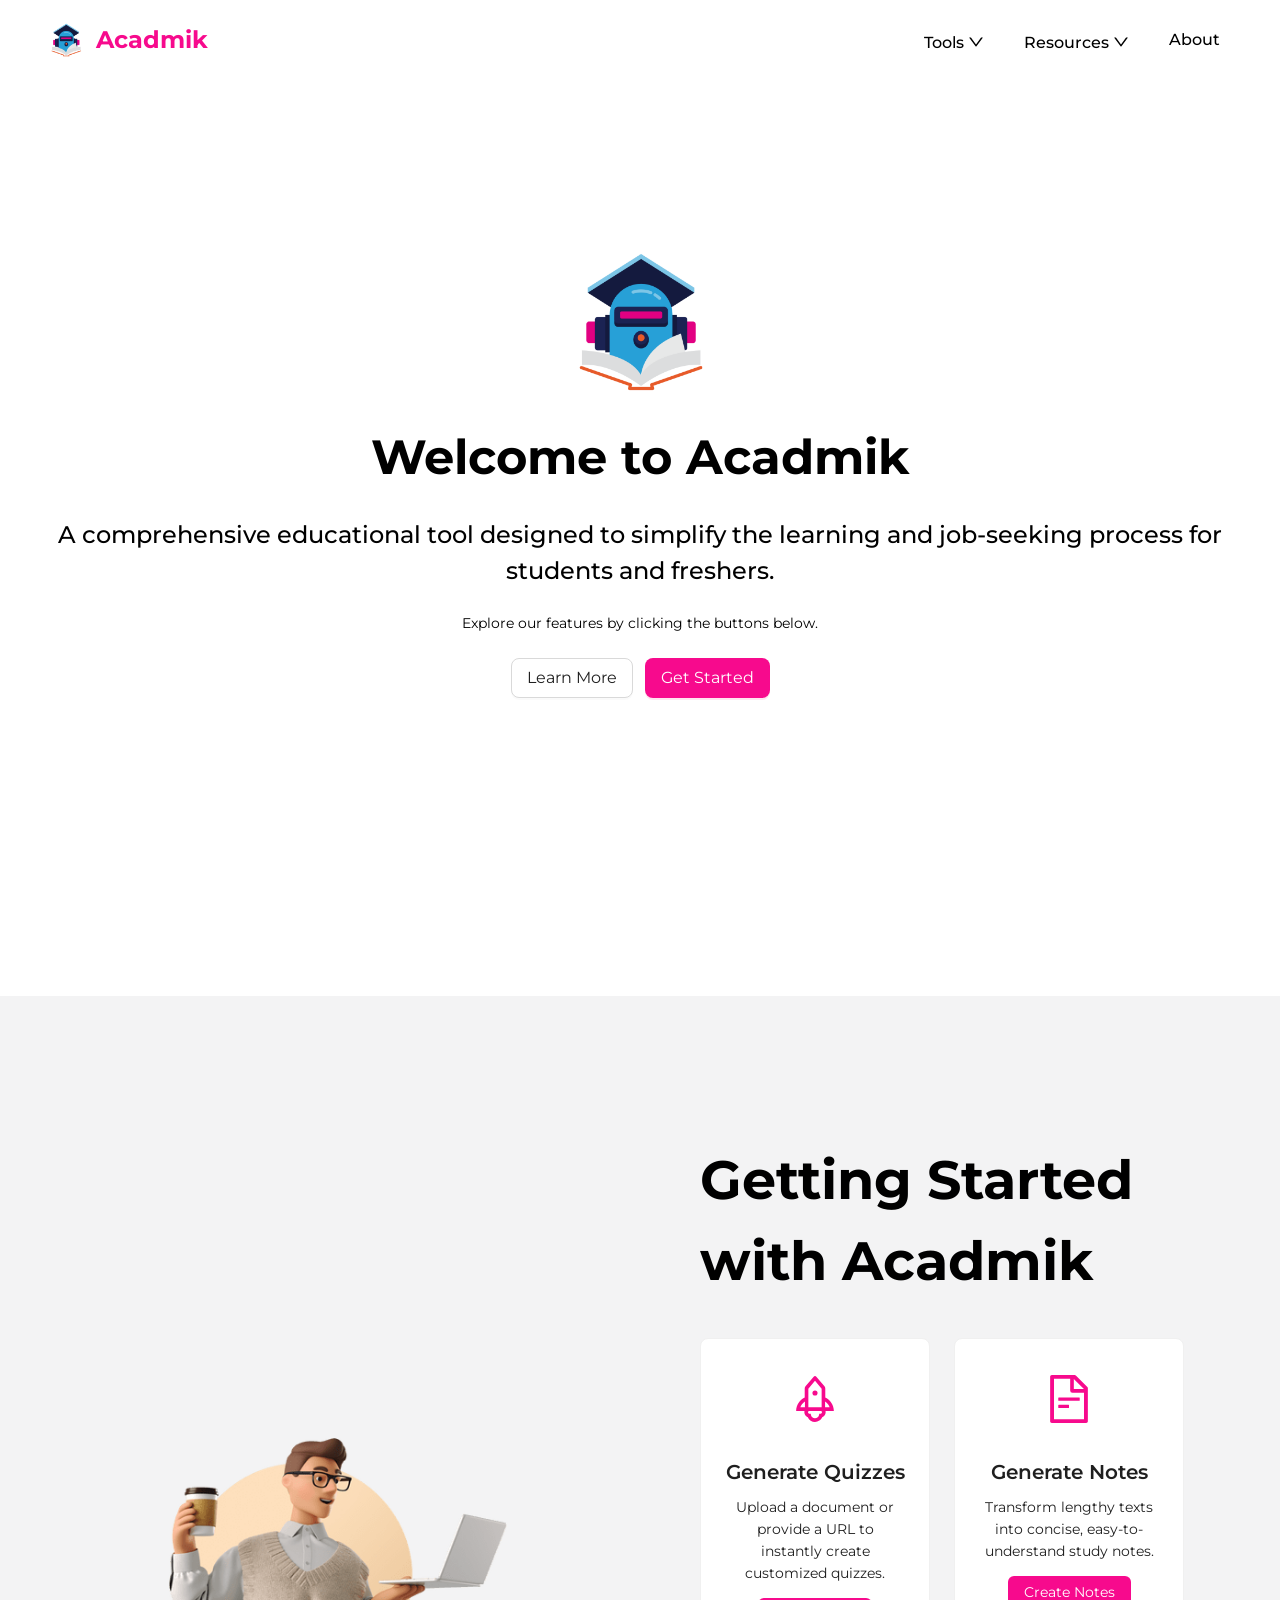
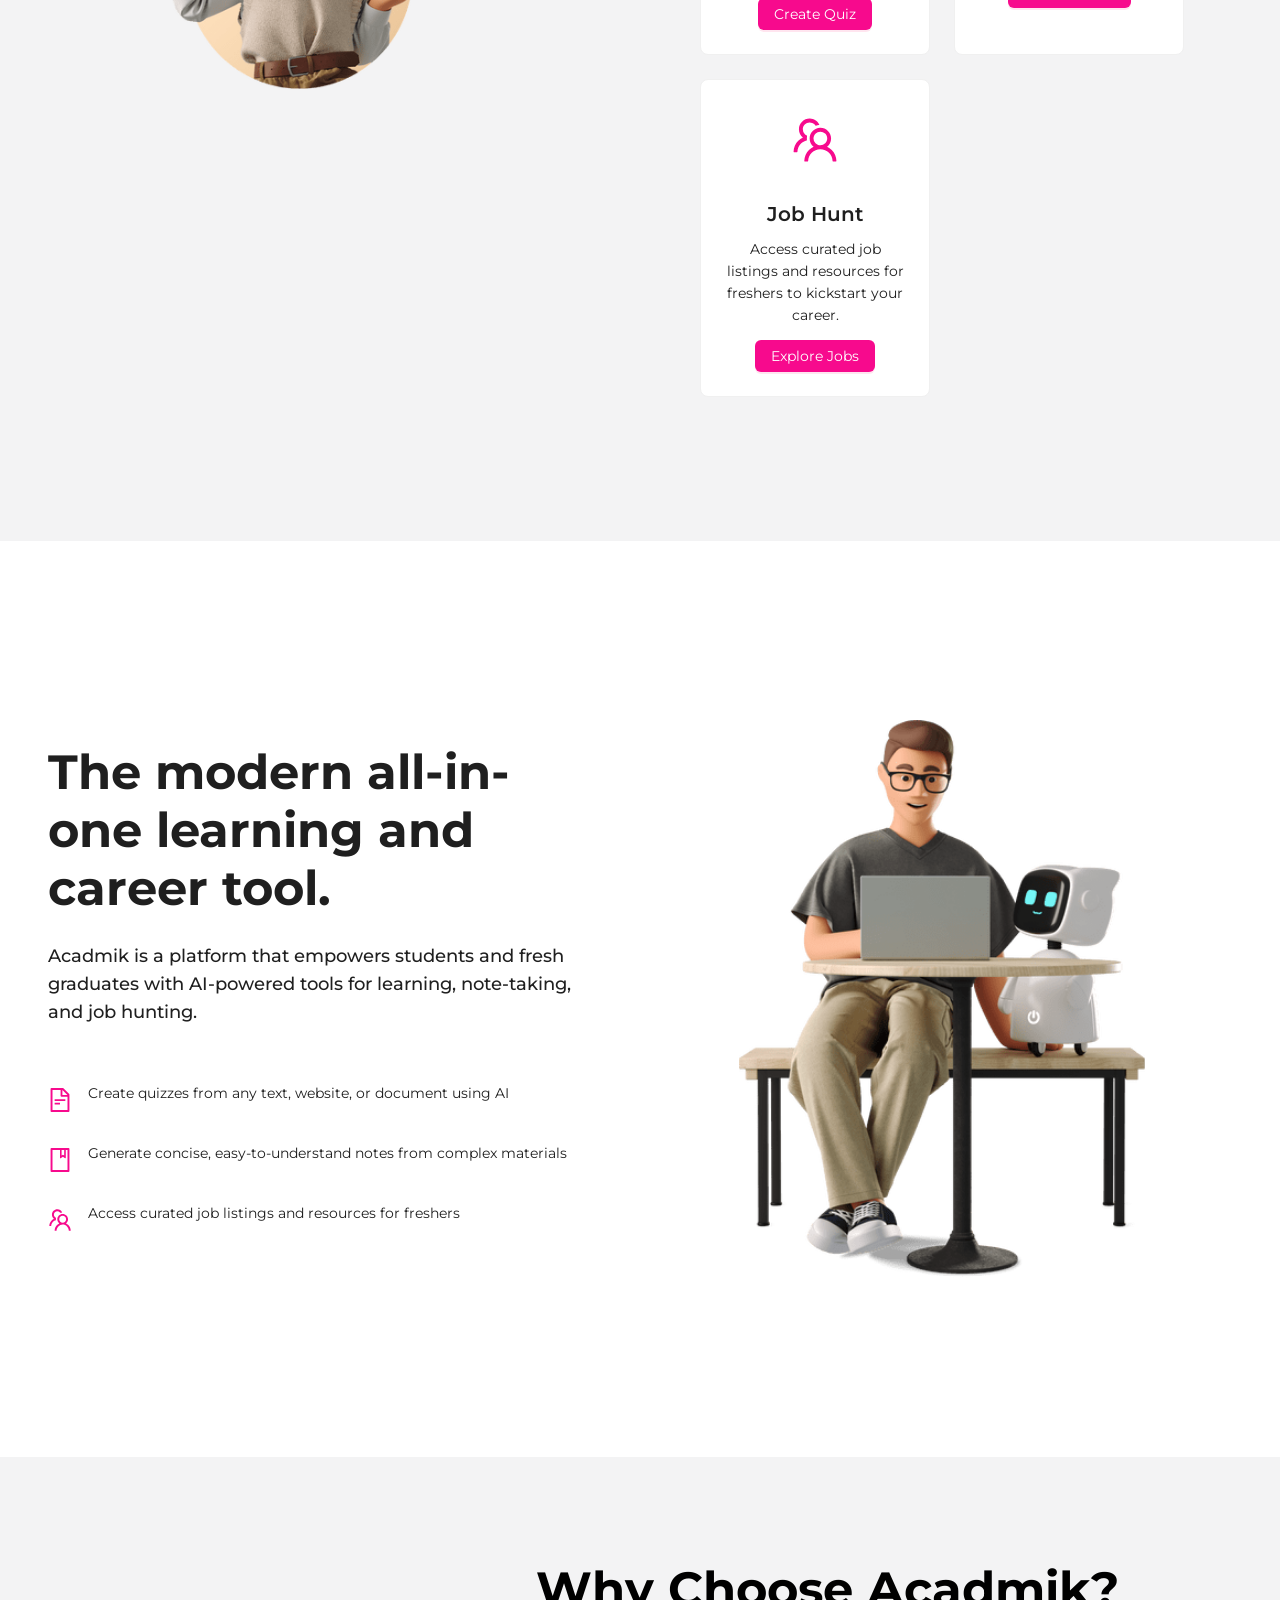
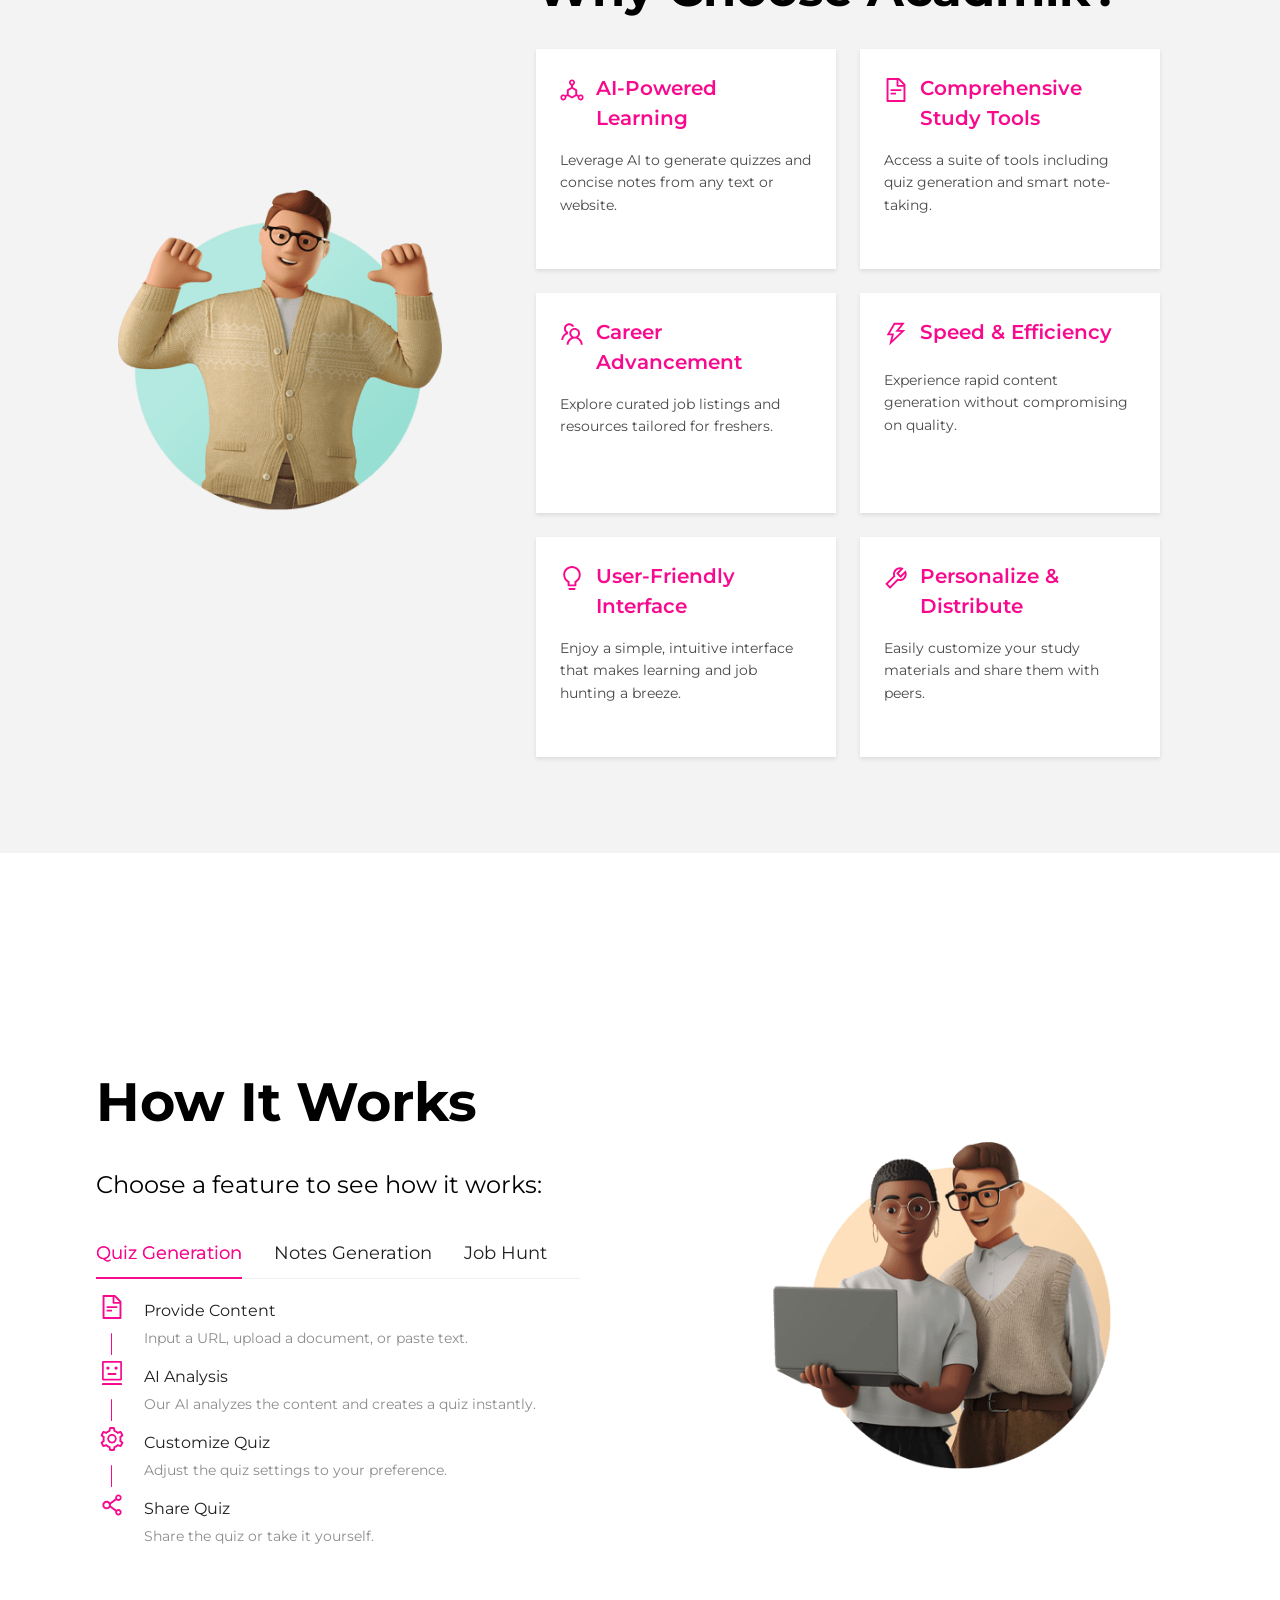
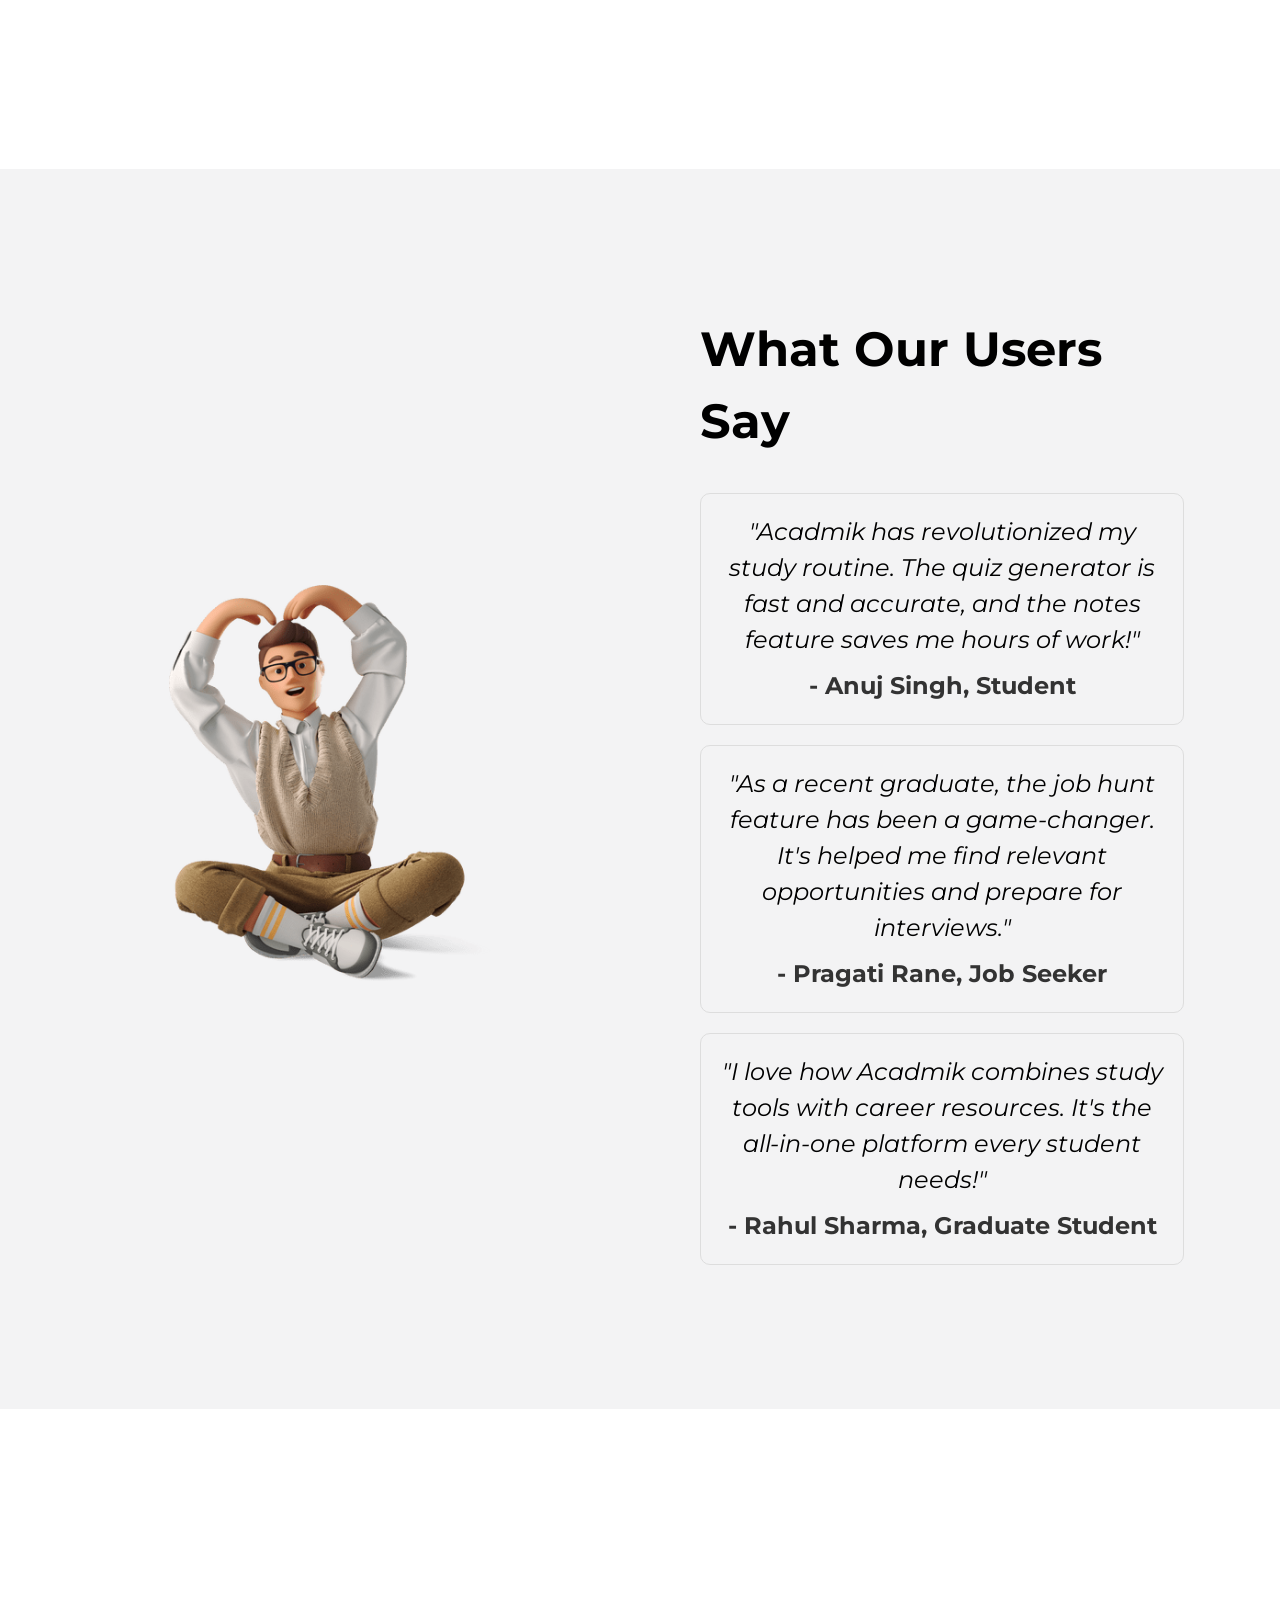
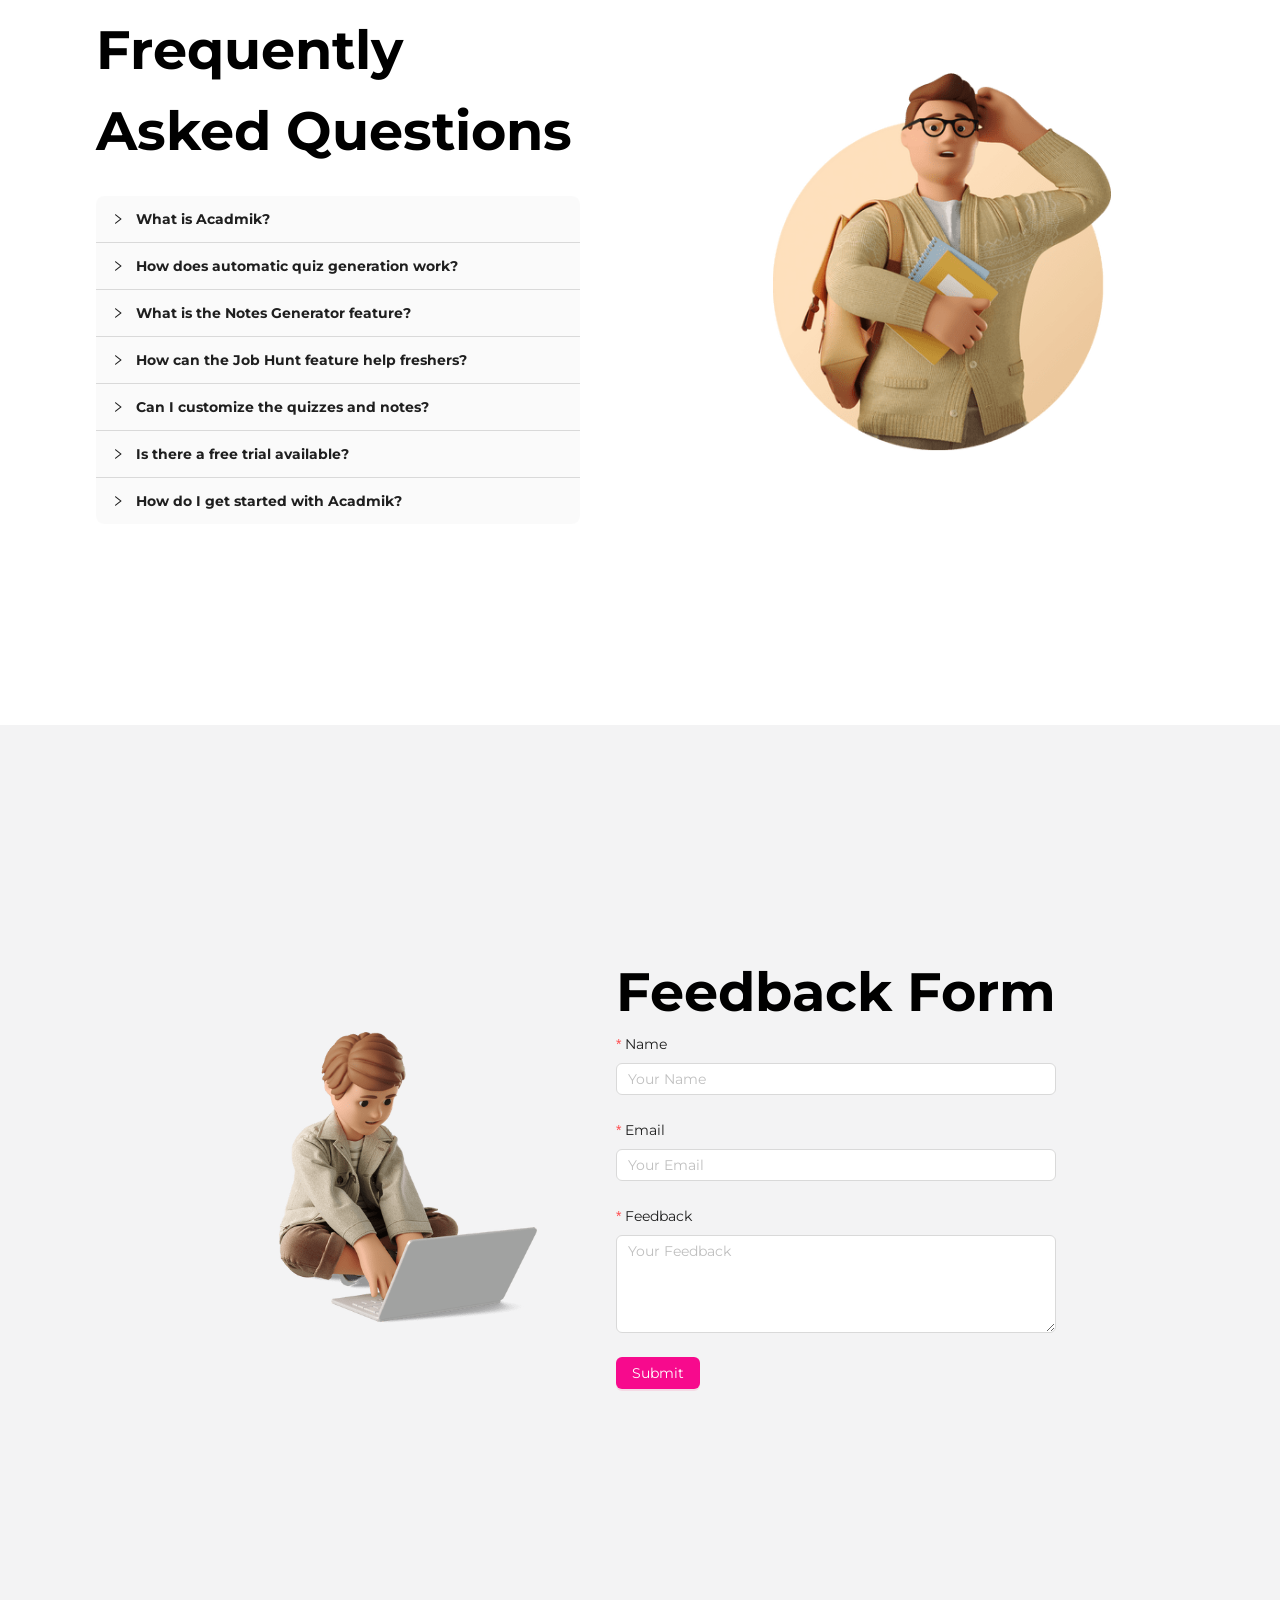
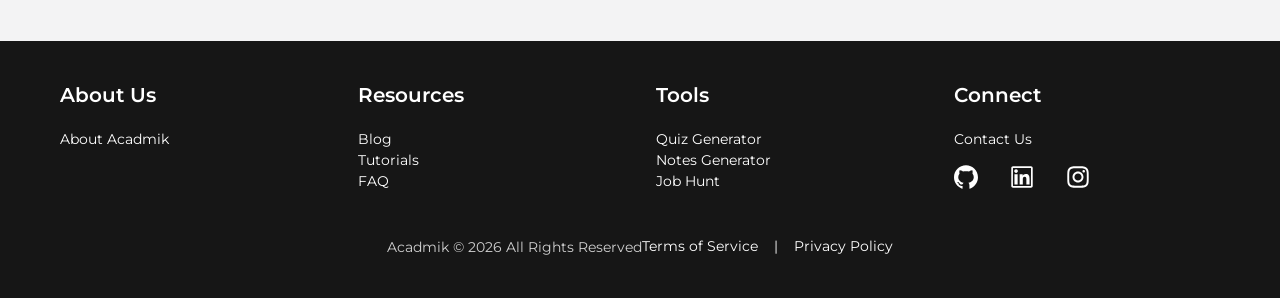
==== acadmik/index.html @ 45cfecff "deploy: hopansh/acadmik@7b4dfcb159e482b3c6ee7f607bdfe8febea44a3f" ====
<!doctype html><html lang="en"><head><meta charset="UTF-8"/><meta name="viewport" content="width=device-width,initial-scale=1"/><meta name="description" content="Acadmik is a powerful tool that simplifies the process of creating, organizing, and managing quizzes. It's designed for educators, trainers, or anyone who enjoys quizzes."/><link rel="preconnect" href="https://fonts.googleapis.com"/><link rel="preconnect" href="https://fonts.gstatic.com" crossorigin/><link href="https://fonts.googleapis.com/css2?family=Roboto:ital,wght@0,100;0,300;0,400;0,500;0,700;0,900;1,100;1,300;1,400;1,500;1,700;1,900&display=swap" rel="stylesheet"/><link rel="preconnect" href="https://fonts.googleapis.com"/><link rel="preconnect" href="https://fonts.gstatic.com" crossorigin/><link href="https://fonts.googleapis.com/css2?family=Montserrat:ital,wght@0,100..900;1,100..900&display=swap" rel="stylesheet"/><link rel="icon" type="image/x-icon" href="logo.ico"/><script async src="https://pagead2.googlesyndication.com/pagead/js/adsbygoogle.js?client=ca-pub-7239841158106431" crossorigin="anonymous"></script><title>Acadmik</title><style>* {
        border: 0;
        box-sizing: border-box;
        margin: 0;
        padding: 0;
      }
      :root {
        --hue: 223;
        --primary: #f70a8d;
        --primary-l: #4949491f;
        --primary-d: #49494915;
        --white: hsl(var(--hue), 10%, 100%);
        --white-d: hsl(var(--hue), 10%, 45%);
        font-size: calc(16px + (24 - 16) * (100vw - 320px) / (1280 - 320));
      }
      body {
        font: 1em/1.5 sans-serif;
      }
      .hidden-info {
        display: none;
      }
      .loader-container {
        width: 100vw;
        height: 100vh;
        overflow: hidden;
        display: flex;
        align-items: center;
        justify-content: center;
        flex-direction: column;
        gap: 24px;
        font-family: 'Courier New', Courier, monospace;
      }
      .book,
      .book__pg-shadow,
      .book__pg {
        animation: cover 7s ease-in-out infinite;
      }
      .book {
        background-color: var(--primary-l);
        border-radius: 0.25em;
        box-shadow:
          0 0.25em 0.5em hsla(0, 0%, 0%, 0.3),
          0 0 0 0.25em var(--primary) inset;
        padding: 0.25em;
        perspective: 37.5em;
        position: relative;
        width: 8em;
        height: 6em;
        transform: translate3d(0, 0, 0);
        transform-style: preserve-3d;
      }
      .book__pg-shadow,
      .book__pg {
        position: absolute;
        left: 0.25em;
        width: calc(50% - 0.25em);
      }
      .book__pg-shadow {
        animation-name: shadow;
        background-image: linear-gradient(
          -45deg,
          hsla(0, 0%, 0%, 0) 50%,
          hsla(0, 0%, 0%, 0.3) 50%
        );
        filter: blur(0.25em);
        top: calc(100% - 0.25em);
        height: 3.75em;
        transform: scaleY(0);
        transform-origin: 100% 0%;
      }
      .book__pg {
        animation-name: pg1;
        background-color: var(--white);
        background-image: linear-gradient(
          90deg,
          hsla(var(--hue), 10%, 90%, 0) 87.5%,
          hsl(var(--hue), 10%, 90%)
        );
        height: calc(100% - 0.5em);
        transform-origin: 100% 50%;
      }
      .book__pg--2,
      .book__pg--3,
      .book__pg--4 {
        background-image: repeating-linear-gradient(
            hsl(var(--hue), 10%, 10%) 0 0.125em,
            hsla(var(--hue), 10%, 10%, 0) 0.125em 0.5em
          ),
          linear-gradient(
            90deg,
            hsla(var(--hue), 10%, 90%, 0) 87.5%,
            hsl(var(--hue), 10%, 90%)
          );
        background-repeat: no-repeat;
        background-position: center;
        background-size:
          2.5em 4.125em,
          100% 100%;
      }
      .book__pg--2 {
        animation-name: pg2;
      }
      .book__pg--3 {
        animation-name: pg3;
      }
      .book__pg--4 {
        animation-name: pg4;
      }
      .book__pg--5 {
        animation-name: pg5;
      }

      /* Dark theme */
      @media (prefers-color-scheme: dark) {
        :root {
          --bg: hsl(var(--hue), 10%, 30%);
          --fg: hsl(var(--hue), 10%, 90%);
        }
      }

      /* Animations */
      @keyframes cover {
        from,
        5%,
        45%,
        55%,
        95%,
        to {
          animation-timing-function: ease-out;
          background-color: var(--primary-l);
        }
        10%,
        40%,
        60%,
        90% {
          animation-timing-function: ease-in;
          background-color: var(--primary-d);
        }
      }
      @keyframes shadow {
        from,
        10.01%,
        20.01%,
        30.01%,
        40.01% {
          animation-timing-function: ease-in;
          transform: translate3d(0, 0, 1px) scaleY(0) rotateY(0);
        }
        5%,
        15%,
        25%,
        35%,
        45%,
        55%,
        65%,
        75%,
        85%,
        95% {
          animation-timing-function: ease-out;
          transform: translate3d(0, 0, 1px) scaleY(0.2) rotateY(90deg);
        }
        10%,
        20%,
        30%,
        40%,
        50%,
        to {
          animation-timing-function: ease-out;
          transform: translate3d(0, 0, 1px) scaleY(0) rotateY(180deg);
        }
        50.01%,
        60.01%,
        70.01%,
        80.01%,
        90.01% {
          animation-timing-function: ease-in;
          transform: translate3d(0, 0, 1px) scaleY(0) rotateY(180deg);
        }
        60%,
        70%,
        80%,
        90%,
        to {
          animation-timing-function: ease-out;
          transform: translate3d(0, 0, 1px) scaleY(0) rotateY(0);
        }
      }
      @keyframes pg1 {
        from,
        to {
          animation-timing-function: ease-in-out;
          background-color: var(--white);
          transform: translate3d(0, 0, 1px) rotateY(0.4deg);
        }
        10%,
        15% {
          animation-timing-function: ease-out;
          background-color: var(--white);
          transform: translate3d(0, 0, 1px) rotateY(180deg);
        }
        20%,
        80% {
          animation-timing-function: ease-in;
          background-color: var(--white-d);
          transform: translate3d(0, 0, 1px) rotateY(180deg);
        }
        85%,
        90% {
          animation-timing-function: ease-in-out;
          background-color: var(--white);
          transform: translate3d(0, 0, 1px) rotateY(180deg);
        }
      }
      @keyframes pg2 {
        from,
        to {
          animation-timing-function: ease-in;
          background-color: var(--white-d);
          transform: translate3d(0, 0, 1px) rotateY(0.3deg);
        }
        5%,
        10% {
          animation-timing-function: ease-in-out;
          background-color: var(--white);
          transform: translate3d(0, 0, 1px) rotateY(0.3deg);
        }
        20%,
        25% {
          animation-timing-function: ease-out;
          background-color: var(--white);
          transform: translate3d(0, 0, 1px) rotateY(179.9deg);
        }
        30%,
        70% {
          animation-timing-function: ease-in;
          background-color: var(--white-d);
          transform: translate3d(0, 0, 1px) rotateY(179.9deg);
        }
        75%,
        80% {
          animation-timing-function: ease-in-out;
          background-color: var(--white);
          transform: translate3d(0, 0, 1px) rotateY(179.9deg);
        }
        90%,
        95% {
          animation-timing-function: ease-out;
          background-color: var(--white);
          transform: translate3d(0, 0, 1px) rotateY(0.3deg);
        }
      }
      @keyframes pg3 {
        from,
        10%,
        90%,
        to {
          animation-timing-function: ease-in;
          background-color: var(--white-d);
          transform: translate3d(0, 0, 1px) rotateY(0.2deg);
        }
        15%,
        20% {
          animation-timing-function: ease-in-out;
          background-color: var(--white);
          transform: translate3d(0, 0, 1px) rotateY(0.2deg);
        }
        30%,
        35% {
          animation-timing-function: ease-out;
          background-color: var(--white);
          transform: translate3d(0, 0, 1px) rotateY(179.8deg);
        }
        40%,
        60% {
          animation-timing-function: ease-in;
          background-color: var(--white-d);
          transform: translate3d(0, 0, 1px) rotateY(179.8deg);
        }
        65%,
        70% {
          animation-timing-function: ease-in-out;
          background-color: var(--white);
          transform: translate3d(0, 0, 1px) rotateY(179.8deg);
        }
        80%,
        85% {
          animation-timing-function: ease-out;
          background-color: var(--white);
          transform: translate3d(0, 0, 1px) rotateY(0.2deg);
        }
      }
      @keyframes pg4 {
        from,
        20%,
        80%,
        to {
          animation-timing-function: ease-in;
          background-color: var(--white-d);
          transform: translate3d(0, 0, 1px) rotateY(0.1deg);
        }
        25%,
        30% {
          animation-timing-function: ease-in-out;
          background-color: var(--white);
          transform: translate3d(0, 0, 1px) rotateY(0.1deg);
        }
        40%,
        45% {
          animation-timing-function: ease-out;
          background-color: var(--white);
          transform: translate3d(0, 0, 1px) rotateY(179.7deg);
        }
        50% {
          animation-timing-function: ease-in;
          background-color: var(--white-d);
          transform: translate3d(0, 0, 1px) rotateY(179.7deg);
        }
        55%,
        60% {
          animation-timing-function: ease-in-out;
          background-color: var(--white);
          transform: translate3d(0, 0, 1px) rotateY(179.7deg);
        }
        70%,
        75% {
          animation-timing-function: ease-out;
          background-color: var(--white);
          transform: translate3d(0, 0, 1px) rotateY(0.1deg);
        }
      }
      @keyframes pg5 {
        from,
        30%,
        70%,
        to {
          animation-timing-function: ease-in;
          background-color: var(--white-d);
          transform: translate3d(0, 0, 1px) rotateY(0);
        }
        35%,
        40% {
          animation-timing-function: ease-in-out;
          background-color: var(--white);
          transform: translate3d(0, 0, 1px) rotateY(0deg);
        }
        50% {
          animation-timing-function: ease-in-out;
          background-color: var(--white);
          transform: translate3d(0, 0, 1px) rotateY(179.6deg);
        }
        60%,
        65% {
          animation-timing-function: ease-out;
          background-color: var(--white);
          transform: translate3d(0, 0, 1px) rotateY(0);
        }
      }</style><script defer="defer" src="bundle.js"></script></head><body><div class="hidden-info">Welcome to Acadmik, a comprehensive educational tool designed to simplify the learning and job-seeking process for students and freshers. Acadmik offers three main features: Automatic Quiz Generation, Notes Generation, and Job Hunt assistance for freshers. Whether you're a student looking to enhance your study methods or a recent graduate starting your career, Acadmik provides valuable resources to support your journey. Key Features Automatic Quiz Generation: Provide a web URL or upload a document, and Acadmik will automatically create a quiz based on the content. Notes Generator: Transform lengthy texts or documents into concise, easy-to-understand notes. Job Hunt for Freshers: Access curated job listings tailored for recent graduates and entry-level positions. Easy Organization: Manage all your quizzes and notes in one place with our intuitive interface. Customizable Settings: Tailor the quizzes and notes to suit your needs with various customization options. User-Friendly Dashboard: Navigate through all features with ease using our clean and simple dashboard. Why Acadmik? Acadmik is your all-in-one solution for academic success and career kickstart. It not only saves you time in creating study materials but also streamlines your job search process. Our app ensures high-quality content generation and provides valuable resources to help you excel in your studies and land your dream job. Getting Started Explore Features: Navigate through our Quiz Generator, Notes Generator, and Job Hunt sections. Input Content: For quizzes and notes, enter a web URL or upload a document (.pdf/.txt). Generate Content: Let our app create quizzes or notes based on your input. Customize: Adjust settings to fit your specific requirements. Job Search: Browse job listings, create your profile, and start applying.</div><div class="loader-container" id="loader-container"><div class="book"><div class="book__pg-shadow"></div><div class="book__pg"></div><div class="book__pg book__pg--2"></div><div class="book__pg book__pg--3"></div><div class="book__pg book__pg--4"></div><div class="book__pg book__pg--5"></div></div><div>Loading...</div></div><div id="root"></div></body></html>
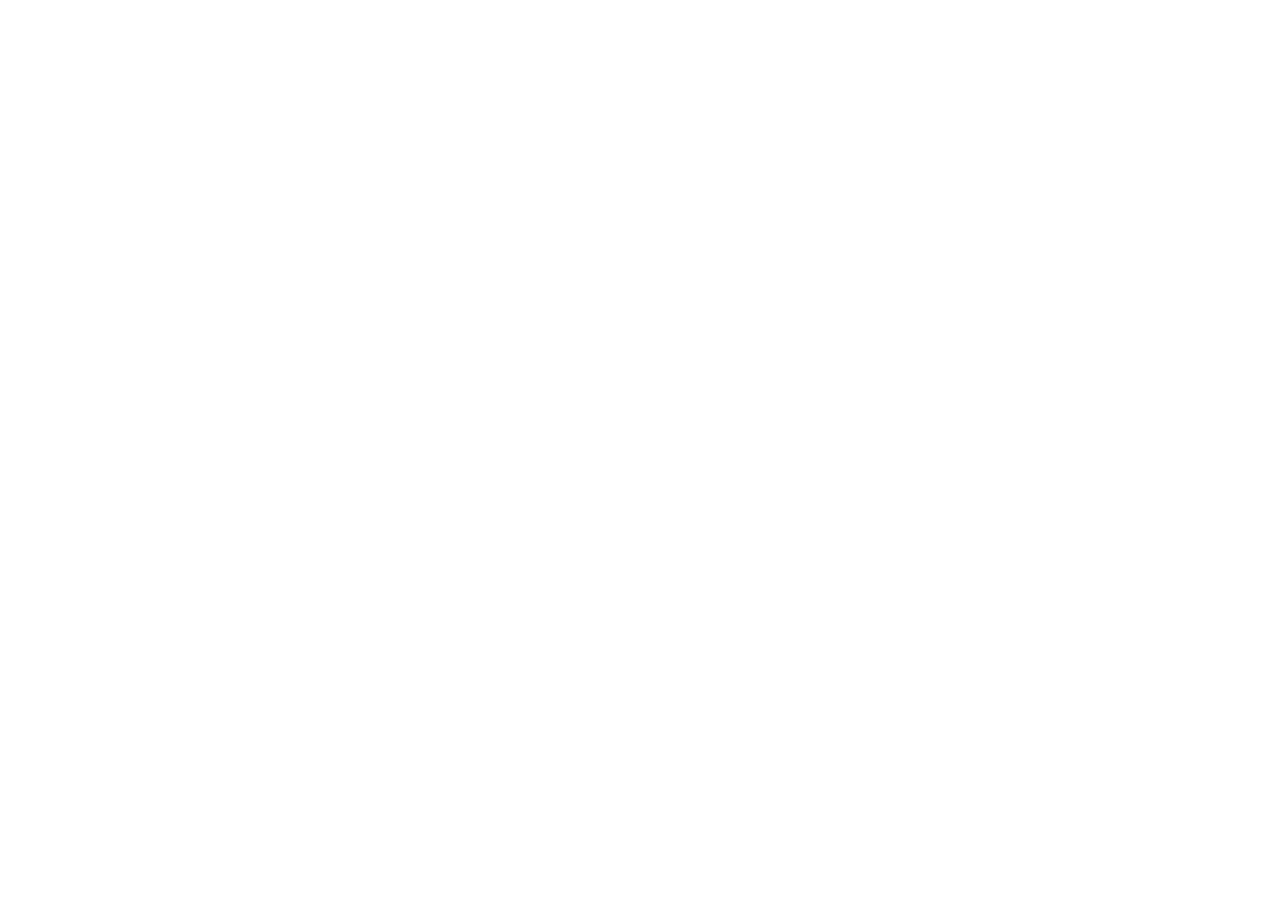
==== commit 8836f79d: "Deploy Acadmik redirect to verified AWS application" ====
--- a/acadmik/index.html
+++ b/acadmik/index.html
@@ -1,357 +1,37 @@
-<!doctype html><html lang="en"><head><meta charset="UTF-8"/><meta name="viewport" content="width=device-width,initial-scale=1"/><meta name="description" content="Acadmik is a powerful tool that simplifies the process of creating, organizing, and managing quizzes. It's designed for educators, trainers, or anyone who enjoys quizzes."/><link rel="preconnect" href="https://fonts.googleapis.com"/><link rel="preconnect" href="https://fonts.gstatic.com" crossorigin/><link href="https://fonts.googleapis.com/css2?family=Roboto:ital,wght@0,100;0,300;0,400;0,500;0,700;0,900;1,100;1,300;1,400;1,500;1,700;1,900&display=swap" rel="stylesheet"/><link rel="preconnect" href="https://fonts.googleapis.com"/><link rel="preconnect" href="https://fonts.gstatic.com" crossorigin/><link href="https://fonts.googleapis.com/css2?family=Montserrat:ital,wght@0,100..900;1,100..900&display=swap" rel="stylesheet"/><link rel="icon" type="image/x-icon" href="logo.ico"/><script async src="https://pagead2.googlesyndication.com/pagead/js/adsbygoogle.js?client=ca-pub-7239841158106431" crossorigin="anonymous"></script><title>Acadmik</title><style>* {
-        border: 0;
-        box-sizing: border-box;
-        margin: 0;
-        padding: 0;
-      }
-      :root {
-        --hue: 223;
-        --primary: #f70a8d;
-        --primary-l: #4949491f;
-        --primary-d: #49494915;
-        --white: hsl(var(--hue), 10%, 100%);
-        --white-d: hsl(var(--hue), 10%, 45%);
-        font-size: calc(16px + (24 - 16) * (100vw - 320px) / (1280 - 320));
-      }
-      body {
-        font: 1em/1.5 sans-serif;
-      }
-      .hidden-info {
-        display: none;
-      }
-      .loader-container {
-        width: 100vw;
-        height: 100vh;
-        overflow: hidden;
-        display: flex;
-        align-items: center;
-        justify-content: center;
-        flex-direction: column;
-        gap: 24px;
-        font-family: 'Courier New', Courier, monospace;
-      }
-      .book,
-      .book__pg-shadow,
-      .book__pg {
-        animation: cover 7s ease-in-out infinite;
-      }
-      .book {
-        background-color: var(--primary-l);
-        border-radius: 0.25em;
-        box-shadow:
-          0 0.25em 0.5em hsla(0, 0%, 0%, 0.3),
-          0 0 0 0.25em var(--primary) inset;
-        padding: 0.25em;
-        perspective: 37.5em;
-        position: relative;
-        width: 8em;
-        height: 6em;
-        transform: translate3d(0, 0, 0);
-        transform-style: preserve-3d;
-      }
-      .book__pg-shadow,
-      .book__pg {
-        position: absolute;
-        left: 0.25em;
-        width: calc(50% - 0.25em);
-      }
-      .book__pg-shadow {
-        animation-name: shadow;
-        background-image: linear-gradient(
-          -45deg,
-          hsla(0, 0%, 0%, 0) 50%,
-          hsla(0, 0%, 0%, 0.3) 50%
-        );
-        filter: blur(0.25em);
-        top: calc(100% - 0.25em);
-        height: 3.75em;
-        transform: scaleY(0);
-        transform-origin: 100% 0%;
-      }
-      .book__pg {
-        animation-name: pg1;
-        background-color: var(--white);
-        background-image: linear-gradient(
-          90deg,
-          hsla(var(--hue), 10%, 90%, 0) 87.5%,
-          hsl(var(--hue), 10%, 90%)
-        );
-        height: calc(100% - 0.5em);
-        transform-origin: 100% 50%;
-      }
-      .book__pg--2,
-      .book__pg--3,
-      .book__pg--4 {
-        background-image: repeating-linear-gradient(
-            hsl(var(--hue), 10%, 10%) 0 0.125em,
-            hsla(var(--hue), 10%, 10%, 0) 0.125em 0.5em
-          ),
-          linear-gradient(
-            90deg,
-            hsla(var(--hue), 10%, 90%, 0) 87.5%,
-            hsl(var(--hue), 10%, 90%)
-          );
-        background-repeat: no-repeat;
-        background-position: center;
-        background-size:
-          2.5em 4.125em,
-          100% 100%;
-      }
-      .book__pg--2 {
-        animation-name: pg2;
-      }
-      .book__pg--3 {
-        animation-name: pg3;
-      }
-      .book__pg--4 {
-        animation-name: pg4;
-      }
-      .book__pg--5 {
-        animation-name: pg5;
-      }
-
-      /* Dark theme */
-      @media (prefers-color-scheme: dark) {
-        :root {
-          --bg: hsl(var(--hue), 10%, 30%);
-          --fg: hsl(var(--hue), 10%, 90%);
-        }
-      }
-
-      /* Animations */
-      @keyframes cover {
-        from,
-        5%,
-        45%,
-        55%,
-        95%,
-        to {
-          animation-timing-function: ease-out;
-          background-color: var(--primary-l);
-        }
-        10%,
-        40%,
-        60%,
-        90% {
-          animation-timing-function: ease-in;
-          background-color: var(--primary-d);
-        }
-      }
-      @keyframes shadow {
-        from,
-        10.01%,
-        20.01%,
-        30.01%,
-        40.01% {
-          animation-timing-function: ease-in;
-          transform: translate3d(0, 0, 1px) scaleY(0) rotateY(0);
-        }
-        5%,
-        15%,
-        25%,
-        35%,
-        45%,
-        55%,
-        65%,
-        75%,
-        85%,
-        95% {
-          animation-timing-function: ease-out;
-          transform: translate3d(0, 0, 1px) scaleY(0.2) rotateY(90deg);
-        }
-        10%,
-        20%,
-        30%,
-        40%,
-        50%,
-        to {
-          animation-timing-function: ease-out;
-          transform: translate3d(0, 0, 1px) scaleY(0) rotateY(180deg);
-        }
-        50.01%,
-        60.01%,
-        70.01%,
-        80.01%,
-        90.01% {
-          animation-timing-function: ease-in;
-          transform: translate3d(0, 0, 1px) scaleY(0) rotateY(180deg);
-        }
-        60%,
-        70%,
-        80%,
-        90%,
-        to {
-          animation-timing-function: ease-out;
-          transform: translate3d(0, 0, 1px) scaleY(0) rotateY(0);
-        }
-      }
-      @keyframes pg1 {
-        from,
-        to {
-          animation-timing-function: ease-in-out;
-          background-color: var(--white);
-          transform: translate3d(0, 0, 1px) rotateY(0.4deg);
-        }
-        10%,
-        15% {
-          animation-timing-function: ease-out;
-          background-color: var(--white);
-          transform: translate3d(0, 0, 1px) rotateY(180deg);
-        }
-        20%,
-        80% {
-          animation-timing-function: ease-in;
-          background-color: var(--white-d);
-          transform: translate3d(0, 0, 1px) rotateY(180deg);
-        }
-        85%,
-        90% {
-          animation-timing-function: ease-in-out;
-          background-color: var(--white);
-          transform: translate3d(0, 0, 1px) rotateY(180deg);
-        }
-      }
-      @keyframes pg2 {
-        from,
-        to {
-          animation-timing-function: ease-in;
-          background-color: var(--white-d);
-          transform: translate3d(0, 0, 1px) rotateY(0.3deg);
-        }
-        5%,
-        10% {
-          animation-timing-function: ease-in-out;
-          background-color: var(--white);
-          transform: translate3d(0, 0, 1px) rotateY(0.3deg);
-        }
-        20%,
-        25% {
-          animation-timing-function: ease-out;
-          background-color: var(--white);
-          transform: translate3d(0, 0, 1px) rotateY(179.9deg);
-        }
-        30%,
-        70% {
-          animation-timing-function: ease-in;
-          background-color: var(--white-d);
-          transform: translate3d(0, 0, 1px) rotateY(179.9deg);
-        }
-        75%,
-        80% {
-          animation-timing-function: ease-in-out;
-          background-color: var(--white);
-          transform: translate3d(0, 0, 1px) rotateY(179.9deg);
-        }
-        90%,
-        95% {
-          animation-timing-function: ease-out;
-          background-color: var(--white);
-          transform: translate3d(0, 0, 1px) rotateY(0.3deg);
-        }
-      }
-      @keyframes pg3 {
-        from,
-        10%,
-        90%,
-        to {
-          animation-timing-function: ease-in;
-          background-color: var(--white-d);
-          transform: translate3d(0, 0, 1px) rotateY(0.2deg);
-        }
-        15%,
-        20% {
-          animation-timing-function: ease-in-out;
-          background-color: var(--white);
-          transform: translate3d(0, 0, 1px) rotateY(0.2deg);
-        }
-        30%,
-        35% {
-          animation-timing-function: ease-out;
-          background-color: var(--white);
-          transform: translate3d(0, 0, 1px) rotateY(179.8deg);
-        }
-        40%,
-        60% {
-          animation-timing-function: ease-in;
-          background-color: var(--white-d);
-          transform: translate3d(0, 0, 1px) rotateY(179.8deg);
-        }
-        65%,
-        70% {
-          animation-timing-function: ease-in-out;
-          background-color: var(--white);
-          transform: translate3d(0, 0, 1px) rotateY(179.8deg);
-        }
-        80%,
-        85% {
-          animation-timing-function: ease-out;
-          background-color: var(--white);
-          transform: translate3d(0, 0, 1px) rotateY(0.2deg);
-        }
-      }
-      @keyframes pg4 {
-        from,
-        20%,
-        80%,
-        to {
-          animation-timing-function: ease-in;
-          background-color: var(--white-d);
-          transform: translate3d(0, 0, 1px) rotateY(0.1deg);
-        }
-        25%,
-        30% {
-          animation-timing-function: ease-in-out;
-          background-color: var(--white);
-          transform: translate3d(0, 0, 1px) rotateY(0.1deg);
-        }
-        40%,
-        45% {
-          animation-timing-function: ease-out;
-          background-color: var(--white);
-          transform: translate3d(0, 0, 1px) rotateY(179.7deg);
-        }
-        50% {
-          animation-timing-function: ease-in;
-          background-color: var(--white-d);
-          transform: translate3d(0, 0, 1px) rotateY(179.7deg);
-        }
-        55%,
-        60% {
-          animation-timing-function: ease-in-out;
-          background-color: var(--white);
-          transform: translate3d(0, 0, 1px) rotateY(179.7deg);
-        }
-        70%,
-        75% {
-          animation-timing-function: ease-out;
-          background-color: var(--white);
-          transform: translate3d(0, 0, 1px) rotateY(0.1deg);
-        }
-      }
-      @keyframes pg5 {
-        from,
-        30%,
-        70%,
-        to {
-          animation-timing-function: ease-in;
-          background-color: var(--white-d);
-          transform: translate3d(0, 0, 1px) rotateY(0);
-        }
-        35%,
-        40% {
-          animation-timing-function: ease-in-out;
-          background-color: var(--white);
-          transform: translate3d(0, 0, 1px) rotateY(0deg);
-        }
-        50% {
-          animation-timing-function: ease-in-out;
-          background-color: var(--white);
-          transform: translate3d(0, 0, 1px) rotateY(179.6deg);
-        }
-        60%,
-        65% {
-          animation-timing-function: ease-out;
-          background-color: var(--white);
-          transform: translate3d(0, 0, 1px) rotateY(0);
-        }
-      }</style><script defer="defer" src="bundle.js"></script></head><body><div class="hidden-info">Welcome to Acadmik, a comprehensive educational tool designed to simplify the learning and job-seeking process for students and freshers. Acadmik offers three main features: Automatic Quiz Generation, Notes Generation, and Job Hunt assistance for freshers. Whether you're a student looking to enhance your study methods or a recent graduate starting your career, Acadmik provides valuable resources to support your journey. Key Features Automatic Quiz Generation: Provide a web URL or upload a document, and Acadmik will automatically create a quiz based on the content. Notes Generator: Transform lengthy texts or documents into concise, easy-to-understand notes. Job Hunt for Freshers: Access curated job listings tailored for recent graduates and entry-level positions. Easy Organization: Manage all your quizzes and notes in one place with our intuitive interface. Customizable Settings: Tailor the quizzes and notes to suit your needs with various customization options. User-Friendly Dashboard: Navigate through all features with ease using our clean and simple dashboard. Why Acadmik? Acadmik is your all-in-one solution for academic success and career kickstart. It not only saves you time in creating study materials but also streamlines your job search process. Our app ensures high-quality content generation and provides valuable resources to help you excel in your studies and land your dream job. Getting Started Explore Features: Navigate through our Quiz Generator, Notes Generator, and Job Hunt sections. Input Content: For quizzes and notes, enter a web URL or upload a document (.pdf/.txt). Generate Content: Let our app create quizzes or notes based on your input. Customize: Adjust settings to fit your specific requirements. Job Search: Browse job listings, create your profile, and start applying.</div><div class="loader-container" id="loader-container"><div class="book"><div class="book__pg-shadow"></div><div class="book__pg"></div><div class="book__pg book__pg--2"></div><div class="book__pg book__pg--3"></div><div class="book__pg book__pg--4"></div><div class="book__pg book__pg--5"></div></div><div>Loading...</div></div><div id="root"></div></body></html>+<!doctype html>
+<html lang="en">
+  <head>
+    <meta charset="utf-8" />
+    <meta name="viewport" content="width=device-width, initial-scale=1" />
+    <meta name="robots" content="noindex" />
+    <meta http-equiv="refresh" content="3;url=https://d1mj9eh74aeeu3.cloudfront.net/" />
+    <title>Acadmik has moved</title>
+    <style>
+      body { margin: 0; min-height: 100vh; display: grid; place-items: center; background: #fff8fc; color: #322444; font-family: system-ui, sans-serif; }
+      main { max-width: 34rem; padding: 2rem; }
+      h1 { font-size: clamp(2rem, 6vw, 3rem); }
+      a { color: #7137a8; font-weight: 700; }
+    </style>
+  </head>
+  <body>
+    <main>
+      <h1>Your study sidekick has a new home.</h1>
+      <p>Notes, practice quizzes, and learning connections now live together on Acadmik.</p>
+      <p><a id="destination" href="https://d1mj9eh74aeeu3.cloudfront.net/">Continue to Acadmik →</a></p>
+      <p>Legacy quiz links are not migrated. Create new links in the updated app.</p>
+    </main>
+    <script>
+      const routes = {
+        '/acadmik/tools-notes': '/notes',
+        '/acadmik/tools-quiz': '/quiz',
+        '/acadmik/tools': '/notes',
+        '/acadmik/privacy-policy': '/privacy',
+        '/acadmik/terms-of-service': '/terms',
+      };
+      const destination = new URL('https://d1mj9eh74aeeu3.cloudfront.net/');
+      destination.pathname = routes[window.location.pathname] || '/';
+      document.getElementById('destination').href = destination.href;
+      window.location.replace(destination.href);
+    </script>
+  </body>
+</html>
